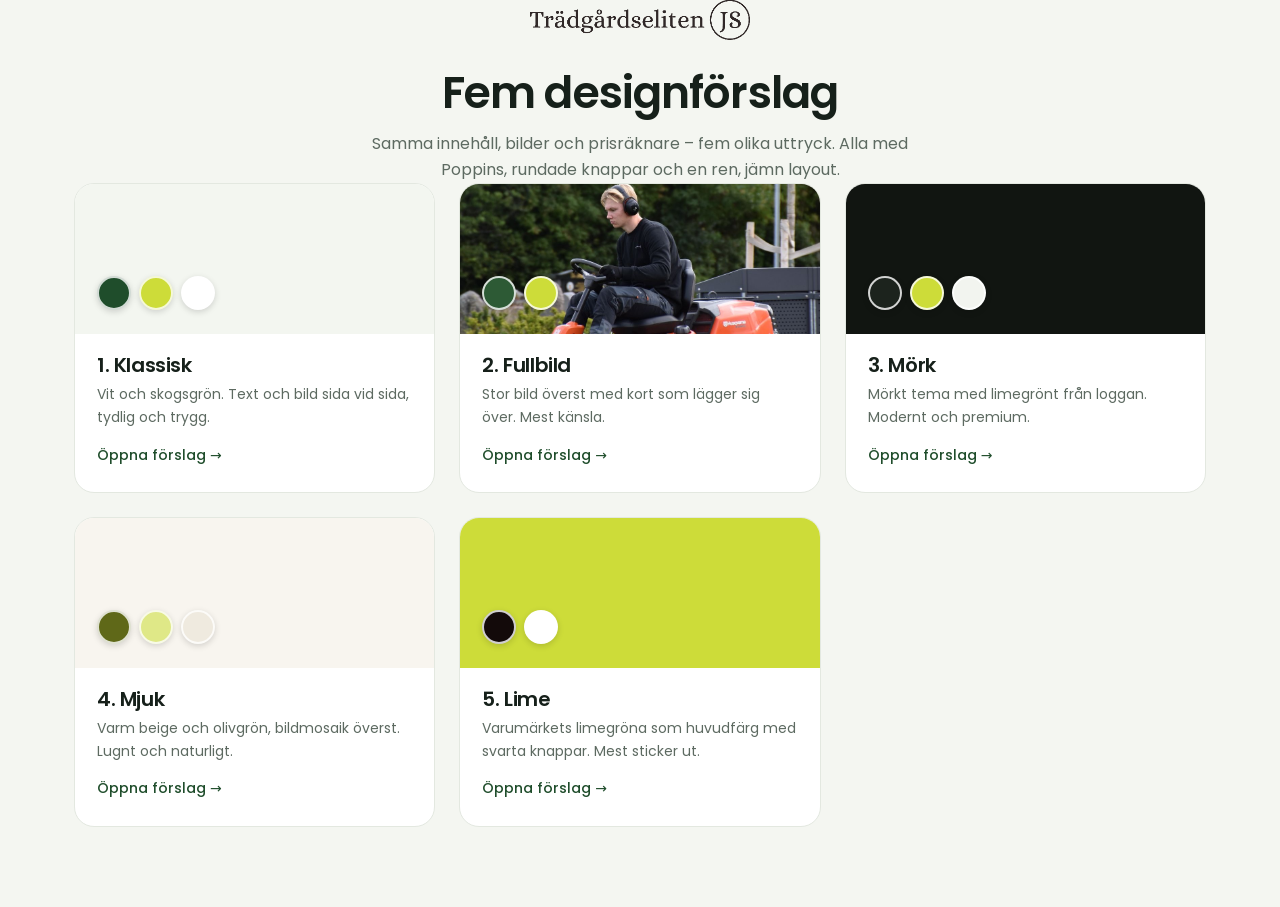
==== index.html @ 12941f63 "Ny hemsida för Trädgårdseliten JS med fem designförslag Fem förslag i Poppins med rundade knappar oc" ====
<!doctype html>
<html lang="sv">
<head>
<meta charset="utf-8">
<meta name="viewport" content="width=device-width, initial-scale=1">
<title>Trädgårdseliten JS – Designförslag</title>
<link rel="icon" href="assets/img/ikon.png">
<link rel="preconnect" href="https://fonts.googleapis.com">
<link rel="preconnect" href="https://fonts.gstatic.com" crossorigin>
<link href="https://fonts.googleapis.com/css2?family=Poppins:wght@400;500;600&display=swap" rel="stylesheet">
<link rel="stylesheet" href="shared/base.css">
<style>
  body { background: var(--surface); }
  header { padding: 64px 0 40px; text-align: center; }
  header img { height: 40px; width: auto; margin: 0 auto 28px; }
  header p { color: var(--muted); max-width: 560px; margin: 12px auto 0; }
  .list { display: grid; grid-template-columns: repeat(auto-fill, minmax(320px, 1fr)); gap: 24px; padding-bottom: 80px; }
  .opt { display: block; text-decoration: none; background: #fff; border-radius: var(--radius); overflow: hidden; border: 1px solid var(--border); transition: transform .2s, box-shadow .2s; }
  .opt:hover { transform: translateY(-3px); box-shadow: var(--shadow); }
  .swatch { height: 150px; display: flex; align-items: flex-end; gap: 8px; padding: 20px; }
  .swatch i { width: 34px; height: 34px; border-radius: 50%; border: 2px solid rgba(255,255,255,.8); box-shadow: 0 2px 6px rgba(0,0,0,.15); }
  .opt div { padding: 20px 22px 24px; }
  .opt h2 { font-size: 20px; margin-bottom: 6px; }
  .opt p { color: var(--muted); margin: 0; font-size: 14px; }
  .opt span { display: inline-block; margin-top: 14px; font-weight: 500; font-size: 14px; color: var(--primary); }
</style>
</head>
<body>
<header class="container">
  <img src="assets/img/logo.png" alt="Trädgårdseliten JS" width="425" height="77">
  <h1 style="font-size:clamp(30px,4vw,44px)">Fem designförslag</h1>
  <p>Samma innehåll, bilder och prisräknare – fem olika uttryck. Alla med Poppins, rundade knappar och en ren, jämn layout.</p>
</header>
<main class="container list">
  <a class="opt" href="forslag-1/"><div class="swatch" style="background:#f3f6f0"><i style="background:#1f4d2b"></i><i style="background:#cddc39"></i><i style="background:#fff"></i></div><div><h2>1. Klassisk</h2><p>Vit och skogsgrön. Text och bild sida vid sida, tydlig och trygg.</p><span>Öppna förslag →</span></div></a>
  <a class="opt" href="forslag-2/"><div class="swatch" style="background:url(assets/img/akgrasklippare.jpg) center 60%/cover"><i style="background:#2d5a35"></i><i style="background:#cddc39"></i></div><div><h2>2. Fullbild</h2><p>Stor bild överst med kort som lägger sig över. Mest känsla.</p><span>Öppna förslag →</span></div></a>
  <a class="opt" href="forslag-3/"><div class="swatch" style="background:#111511"><i style="background:#1c231d"></i><i style="background:#cddc39"></i><i style="background:#f2f4ef"></i></div><div><h2>3. Mörk</h2><p>Mörkt tema med limegrönt från loggan. Modernt och premium.</p><span>Öppna förslag →</span></div></a>
  <a class="opt" href="forslag-4/"><div class="swatch" style="background:#f8f5ef"><i style="background:#5f6818"></i><i style="background:#dfe887"></i><i style="background:#efeadf"></i></div><div><h2>4. Mjuk</h2><p>Varm beige och olivgrön, bildmosaik överst. Lugnt och naturligt.</p><span>Öppna förslag →</span></div></a>
  <a class="opt" href="forslag-5/"><div class="swatch" style="background:#cddc39"><i style="background:#130a0a"></i><i style="background:#fff"></i></div><div><h2>5. Lime</h2><p>Varumärkets limegröna som huvudfärg med svarta knappar. Mest sticker ut.</p><span>Öppna förslag →</span></div></a>
</main>
</body>
</html>
---- shared/base.css ----
/*
 * Trädgårdseliten JS – gemensam grund för alla förslag.
 * Varje förslag sätter egna färger i :root och lägger till sin layout.
 */
:root {
  --bg: #ffffff;
  --surface: #f4f6f1;
  --card: #ffffff;
  --text: #16201a;
  --muted: #5d6a61;
  --border: #e3e8e0;
  --primary: #1f4d2b;
  --primary-hover: #173b21;
  --on-primary: #ffffff;
  --accent: #cddc39;
  --on-accent: #16201a;
  --radius: 20px;
  --radius-sm: 12px;
  --shadow: 0 10px 30px -12px rgba(22, 32, 26, .18);
  --container: 1180px;
  --font: 'Poppins', system-ui, -apple-system, 'Segoe UI', sans-serif;
}

* { box-sizing: border-box; }
html { scroll-behavior: smooth; }
body { margin: 0; background: var(--bg); color: var(--text); font: 400 16px/1.65 var(--font); -webkit-font-smoothing: antialiased; }
img { max-width: 100%; display: block; }
a { color: inherit; }
h1, h2, h3, h4 { margin: 0; line-height: 1.15; font-weight: 600; letter-spacing: -0.02em; }
h1 { font-size: clamp(36px, 5.2vw, 60px); }
h2 { font-size: clamp(28px, 3.6vw, 42px); }
h3 { font-size: 20px; }
p { margin: 0 0 1em; }
.container { width: 100%; max-width: var(--container); margin: 0 auto; padding: 0 24px; }
.section { padding: 96px 0; }
.section-alt { background: var(--surface); }
.section-head { max-width: 640px; margin: 0 auto 48px; text-align: center; }
.section-head.left { margin-left: 0; text-align: left; }
.section-head p { color: var(--muted); margin: 14px 0 0; }
.eyebrow { display: inline-block; font-size: 13px; font-weight: 600; letter-spacing: .04em; text-transform: uppercase; color: var(--primary); margin-bottom: 12px; }
.muted { color: var(--muted); }

/* Knappar */
.btn { display: inline-flex; align-items: center; justify-content: center; gap: 8px; padding: 14px 26px; border-radius: 999px; border: 2px solid transparent; font: 500 15px/1.2 var(--font); text-decoration: none; cursor: pointer; transition: background .2s, color .2s, border-color .2s, transform .2s, box-shadow .2s; white-space: nowrap; }
.btn:hover { transform: translateY(-1px); }
.btn:focus-visible { outline: 3px solid var(--accent); outline-offset: 2px; }
.btn-primary { background: var(--primary); color: var(--on-primary); }
.btn-primary:hover { background: var(--primary-hover); box-shadow: var(--shadow); }
.btn-accent { background: var(--accent); color: var(--on-accent); }
.btn-accent:hover { filter: brightness(.95); box-shadow: var(--shadow); }
.btn-outline { border-color: currentColor; background: transparent; }
.btn-outline:hover { background: var(--text); color: var(--bg); border-color: var(--text); }
.btn-light { background: #fff; color: var(--text); }
.btn-sm { padding: 10px 18px; font-size: 14px; }
.btn-row { display: flex; flex-wrap: wrap; gap: 12px; }

.pill { display: inline-flex; align-items: center; gap: 8px; padding: 7px 14px; border-radius: 999px; background: var(--surface); font-size: 14px; font-weight: 500; }
.pill .dot { width: 8px; height: 8px; border-radius: 50%; background: var(--accent); box-shadow: 0 0 0 3px color-mix(in srgb, var(--accent) 35%, transparent); }

/* Navigering */
.nav { position: sticky; top: 0; z-index: 50; background: color-mix(in srgb, var(--bg) 88%, transparent); backdrop-filter: saturate(1.4) blur(12px); border-bottom: 1px solid var(--border); }
.nav-inner { display: flex; align-items: center; justify-content: space-between; gap: 20px; height: 76px; }
.nav-logo img { height: 34px; width: auto; }
.nav-links { display: flex; align-items: center; gap: 6px; }
.nav-links a:not(.btn) { text-decoration: none; padding: 8px 14px; border-radius: 999px; font-size: 15px; font-weight: 500; color: var(--muted); transition: color .2s, background .2s; }
.nav-links a:not(.btn):hover { color: var(--text); background: var(--surface); }
.nav-toggle { display: none; }

/* Kort och rutnät */
.grid { display: grid; gap: 24px; }
.grid-2 { grid-template-columns: repeat(2, 1fr); }
.grid-3 { grid-template-columns: repeat(3, 1fr); }
.card { background: var(--card); border: 1px solid var(--border); border-radius: var(--radius); padding: 28px; }
.card h3 { margin-bottom: 8px; }
.card p { color: var(--muted); margin: 0; }
.icon { width: 52px; height: 52px; border-radius: 16px; display: grid; place-items: center; background: color-mix(in srgb, var(--primary) 10%, transparent); color: var(--primary); margin-bottom: 20px; }
.icon svg { width: 26px; height: 26px; fill: none; stroke: currentColor; stroke-width: 1.8; stroke-linecap: round; stroke-linejoin: round; }
.photo { border-radius: var(--radius); overflow: hidden; background: var(--surface); }
.photo img { width: 100%; height: 100%; object-fit: cover; }

/* Tjänstekort – markeras när de passar säsongen */
.service { position: relative; }
.service .season-tag { display: none; position: absolute; top: 24px; right: 24px; font-size: 12px; font-weight: 600; padding: 4px 10px; border-radius: 999px; background: var(--accent); color: var(--on-accent); }
.service[data-in-season] .season-tag { display: inline-block; }

/* Personer */
.person { display: flex; flex-direction: column; background: var(--card); border: 1px solid var(--border); border-radius: var(--radius); overflow: hidden; }
.person .photo { border-radius: 0; aspect-ratio: 1 / 1; }
.person .photo img { object-position: center 25%; }
.person-body { padding: 22px 24px 24px; }
.person-body h3 { margin-bottom: 2px; }
.person-body p { color: var(--muted); margin: 0 0 14px; font-size: 14px; }

/* Formulär */
.form { display: grid; gap: 16px; }
.form-row { display: grid; grid-template-columns: 1fr 1fr; gap: 16px; }
.form label { display: grid; gap: 6px; font-size: 14px; font-weight: 500; min-width: 0; }
.form input, .form textarea { width: 100%; font: 400 15px/1.5 var(--font); color: var(--text); background: var(--bg); border: 1.5px solid var(--border); border-radius: var(--radius-sm); padding: 13px 16px; transition: border-color .2s, box-shadow .2s; resize: vertical; }
.form input:focus, .form textarea:focus { outline: none; border-color: var(--primary); box-shadow: 0 0 0 4px color-mix(in srgb, var(--primary) 15%, transparent); }
.form .btn { justify-self: start; }
.form-status { margin: 0; font-size: 14px; padding: 12px 16px; border-radius: var(--radius-sm); background: color-mix(in srgb, var(--accent) 30%, transparent); }

/* Kontaktlista */
.contact-list { list-style: none; padding: 0; margin: 0; display: grid; gap: 12px; }
.contact-list li { display: flex; align-items: center; gap: 14px; }
.contact-list .icon { width: 44px; height: 44px; border-radius: 14px; margin: 0; flex: none; }
.contact-list .icon svg { width: 20px; height: 20px; }
.contact-list small { display: block; color: var(--muted); font-size: 13px; }
.contact-list a { text-decoration: none; font-weight: 500; overflow-wrap: anywhere; }

/* Sidfot */
.footer { padding: 56px 0 90px; border-top: 1px solid var(--border); font-size: 14px; color: var(--muted); }
.footer-inner { display: flex; justify-content: space-between; align-items: center; gap: 24px; flex-wrap: wrap; }
.footer img { height: 30px; width: auto; }
.socials { display: flex; gap: 8px; }
.socials a { width: 40px; height: 40px; border-radius: 50%; display: grid; place-items: center; background: var(--surface); color: var(--text); transition: background .2s, color .2s; }
.socials a:hover { background: var(--primary); color: var(--on-primary); }
.socials svg { width: 18px; height: 18px; fill: currentColor; }

/* ---------- Prisräknaren ---------- */
.tec-top { display: flex; justify-content: space-between; align-items: center; gap: 16px; flex-wrap: wrap; margin-bottom: 24px; }
.tec-mode { display: inline-flex; padding: 5px; border-radius: 999px; background: var(--surface); border: 1px solid var(--border); }
.tec-mode-opt { cursor: pointer; }
.tec-mode-opt input, .tec-seg-opt input, .tec-check input { position: absolute; opacity: 0; pointer-events: none; }
.tec-mode-opt > span { display: block; padding: 9px 18px; border-radius: 999px; font-size: 14px; transition: background .2s, color .2s; }
.tec-mode-opt b { font-weight: 600; }
.tec-mode-opt small { color: var(--muted); font-size: 12px; }
.tec-mode-opt input:checked + span { background: var(--primary); color: var(--on-primary); }
.tec-mode-opt input:checked + span small { color: inherit; opacity: .75; }
.tec input[type=radio]:focus-visible + span, .tec-svc-head:focus-visible, .tec-check input:focus-visible + .tec-check-box { outline: 3px solid var(--accent); outline-offset: 2px; }
.tec-season { margin: 0; font-size: 14px; color: var(--muted); }
.tec-season b { color: var(--text); font-weight: 600; }
.tec-grid { display: grid; grid-template-columns: minmax(0, 1fr) 380px; gap: 24px; align-items: start; }
.tec-services { display: grid; gap: 12px; }
.tec-svc { background: var(--card); border: 1.5px solid var(--border); border-radius: var(--radius); transition: border-color .2s, box-shadow .2s; }
.tec-svc[data-on="true"] { border-color: var(--primary); box-shadow: var(--shadow); }
.tec-svc-head { all: unset; box-sizing: border-box; width: 100%; cursor: pointer; display: grid; grid-template-columns: 26px minmax(0, 1fr) auto; gap: 2px 14px; align-items: center; padding: 18px 22px; border-radius: var(--radius); }
.tec-svc-check { width: 24px; height: 24px; border-radius: 8px; border: 2px solid var(--border); display: grid; place-items: center; transition: background .2s, border-color .2s; }
.tec-svc[data-on="true"] .tec-svc-check { background: var(--primary); border-color: var(--primary); }
.tec-svc[data-on="true"] .tec-svc-check::after { content: ''; width: 10px; height: 5px; border: 2.5px solid var(--on-primary); border-top: 0; border-right: 0; transform: rotate(-45deg) translate(1px, -1px); }
.tec-svc-no { display: none; }
.tec-svc-name { font-weight: 600; font-size: 17px; }
.tec-svc-badge { font-size: 12px; font-weight: 600; padding: 3px 10px; border-radius: 999px; background: var(--accent); color: var(--on-accent); white-space: nowrap; }
.tec-svc-short { grid-column: 2 / -1; font-size: 14px; color: var(--muted); }
.tec-svc-body { padding: 4px 22px 24px 62px; display: grid; gap: 20px; }
.tec-field { border: 0; margin: 0; padding: 0; min-width: 0; }
.tec-label { display: block; font-size: 14px; font-weight: 500; margin-bottom: 8px; padding: 0; }
.tec-label small { color: var(--muted); font-weight: 400; }
.tec-input-row { display: flex; align-items: center; gap: 16px; }
.tec-input-wrap { display: inline-flex; align-items: center; gap: 6px; border: 1.5px solid var(--border); border-radius: var(--radius-sm); padding: 8px 14px; background: var(--bg); transition: border-color .2s; }
.tec-input-wrap:focus-within { border-color: var(--primary); }
.tec-input { width: 70px; border: 0; background: transparent; font: 600 18px var(--font); color: var(--text); padding: 0; -moz-appearance: textfield; }
.tec-input::-webkit-inner-spin-button { display: none; }
.tec-input:focus { outline: none; }
.tec-unit { color: var(--muted); font-size: 14px; }
.tec-range { flex: 1; min-width: 0; accent-color: var(--primary); }
.tec-presets { display: flex; flex-wrap: wrap; gap: 8px; margin-top: 12px; }
.tec-preset { font: 500 13px var(--font); padding: 7px 14px; border-radius: 999px; border: 1.5px solid var(--border); background: var(--bg); color: var(--text); cursor: pointer; transition: border-color .2s; }
.tec-preset small { color: var(--muted); font-weight: 400; }
.tec-preset:hover { border-color: var(--primary); }
.tec-hint { margin: 10px 0 0; font-size: 13px; color: var(--muted); }
.tec-seg { display: inline-flex; flex-wrap: wrap; gap: 4px; padding: 4px; border-radius: 999px; background: var(--surface); max-width: 100%; }
.tec-seg-opt { cursor: pointer; }
.tec-seg-opt span { display: block; padding: 8px 16px; border-radius: 999px; font-size: 14px; transition: background .2s, color .2s; }
.tec-seg-opt input:checked + span { background: var(--card); color: var(--text); font-weight: 600; box-shadow: 0 2px 8px rgba(0, 0, 0, .08); }
.tec-check { display: flex; align-items: center; gap: 12px; cursor: pointer; font-size: 14px; }
.tec-check-box { position: relative; width: 42px; height: 24px; border-radius: 999px; background: var(--border); flex: none; transition: background .2s; }
.tec-check-box::after { content: ''; position: absolute; top: 3px; left: 3px; width: 18px; height: 18px; border-radius: 50%; background: #fff; box-shadow: 0 1px 3px rgba(0, 0, 0, .2); transition: transform .2s; }
.tec-check input:checked + .tec-check-box { background: var(--primary); }
.tec-check input:checked + .tec-check-box::after { transform: translateX(18px); }
.tec-count { display: flex; align-items: center; justify-content: space-between; gap: 12px; max-width: 360px; }
.tec-count .tec-label { margin: 0; }
.tec-stepper { display: flex; align-items: center; gap: 4px; padding: 4px; border-radius: 999px; background: var(--surface); }
.tec-step { width: 34px; height: 34px; border-radius: 50%; border: 0; background: var(--card); color: var(--text); font: 500 18px var(--font); cursor: pointer; box-shadow: 0 1px 4px rgba(0, 0, 0, .08); }
.tec-step:hover { background: var(--primary); color: var(--on-primary); }
.tec-count-value { min-width: 34px; text-align: center; font-weight: 600; }

.tec-summary { position: sticky; top: 96px; background: var(--card); border: 1.5px solid var(--border); border-radius: var(--radius); padding: 26px; box-shadow: var(--shadow); }
.tec-sum-head { display: flex; justify-content: space-between; align-items: baseline; margin-bottom: 8px; }
.tec-sum-title { font-weight: 600; font-size: 18px; }
.tec-sum-date { font-size: 12px; color: var(--muted); }
.tec-lines { list-style: none; margin: 0; padding: 0; }
.tec-line { display: grid; grid-template-columns: minmax(0, 1fr) auto; gap: 0 12px; padding: 12px 0; border-bottom: 1px solid var(--border); }
.tec-line-name { font-weight: 500; font-size: 15px; }
.tec-line-price { font-weight: 600; font-size: 15px; white-space: nowrap; }
.tec-line-detail { grid-column: 1 / -1; font-size: 12px; color: var(--muted); }
.tec-empty { color: var(--muted); font-size: 14px; }
.tec-breakdown { margin: 12px 0 0; font-size: 13px; }
.tec-bd-row { display: flex; justify-content: space-between; gap: 12px; padding: 3px 0; color: var(--muted); }
.tec-bd-row dd { margin: 0; white-space: nowrap; }
.tec-bd-rut { color: var(--primary); font-weight: 600; }
.tec-total { margin-top: 16px; padding: 18px 20px; border-radius: var(--radius-sm); background: var(--surface); }
.tec-total-label { display: block; font-size: 13px; color: var(--muted); }
.tec-total-value { display: block; font-size: 32px; font-weight: 700; letter-spacing: -0.02em; line-height: 1.2; color: var(--text); white-space: nowrap; }
.tec-total-sep { margin: 0 4px; color: var(--muted); font-weight: 400; }
.tec-total-unit { font-size: 18px; font-weight: 500; }
.tec-recurring { margin: 12px 0 0; font-size: 13px; color: var(--muted); }
.tec-cta { width: 100%; margin-top: 18px; padding: 15px 20px; border: 0; border-radius: 999px; background: var(--primary); color: var(--on-primary); font: 500 15px var(--font); cursor: pointer; transition: background .2s, transform .2s; }
.tec-cta:hover { background: var(--primary-hover); transform: translateY(-1px); }
.tec-cta:disabled { opacity: .4; cursor: default; transform: none; }
.tec-note { margin: 12px 0 0; font-size: 12px; color: var(--muted); text-align: center; }


/* Gemensamma layoutblock */
.lead { font-size: 18px; color: var(--muted); margin: 20px 0 32px; max-width: 560px; }
.btn-row.center { justify-content: center; }
.btn .i, .btn svg { width: 18px; height: 18px; fill: none; stroke: currentColor; stroke-width: 2; stroke-linecap: round; stroke-linejoin: round; }
.hero-checks { list-style: none; padding: 0; margin: 28px 0 0; display: flex; flex-wrap: wrap; gap: 10px 22px; font-size: 14px; font-weight: 500; }
.hero-checks li { display: flex; align-items: center; gap: 8px; }
.hero-checks svg { width: 18px; height: 18px; fill: none; stroke: var(--primary); stroke-width: 2.5; stroke-linecap: round; stroke-linejoin: round; }
.split { display: grid; grid-template-columns: 1fr 1fr; gap: 64px; align-items: center; }
.split-media { aspect-ratio: 4 / 5; }
.split h2 { margin-bottom: 14px; }
.hedge-list { list-style: none; padding: 0; margin: 28px 0 32px; display: grid; gap: 22px; }
.hedge-point { display: flex; gap: 16px; align-items: flex-start; }
.hedge-point .icon { margin: 0; flex: none; width: 46px; height: 46px; border-radius: 14px; }
.hedge-point .icon svg { width: 22px; height: 22px; }
.hedge-point h3 { font-size: 17px; margin-bottom: 4px; }
.hedge-point p { margin: 0; color: var(--muted); font-size: 15px; }
.about { display: grid; grid-template-columns: 1fr 1fr; gap: 64px; align-items: center; }
.about h2 { margin-bottom: 18px; }
.about-photo { aspect-ratio: 4 / 3; }
.people { margin-top: 48px; }
.contact { display: grid; grid-template-columns: 1fr 1.2fr; gap: 48px; align-items: start; }
.contact h2 { margin-bottom: 12px; }
.contact .contact-list { margin-top: 28px; }
hr { border: 0; border-top: 1px solid var(--border); margin: 24px 0; }
@media (max-width: 960px) {
  .split, .about, .contact { grid-template-columns: 1fr; gap: 36px; }
}

/* Mobil */
@media (max-width: 960px) {
  .grid-3 { grid-template-columns: 1fr 1fr; }
  .tec-grid { grid-template-columns: 1fr; }
  .tec-summary { position: static; }
}
@media (max-width: 760px) {
  .section { padding: 68px 0; }
  .grid-2, .grid-3, .form-row { grid-template-columns: 1fr; }
  .nav-inner { height: 66px; }
  .nav-logo img { height: 28px; }
  .nav-toggle { display: inline-grid; place-items: center; width: 44px; height: 44px; border-radius: 50%; border: 1px solid var(--border); background: var(--bg); color: var(--text); cursor: pointer; }
  .nav-toggle svg { width: 20px; height: 20px; stroke: currentColor; stroke-width: 2; fill: none; stroke-linecap: round; }
  .nav-links { position: absolute; top: 100%; left: 0; right: 0; flex-direction: column; align-items: stretch; padding: 12px 16px 20px; background: var(--bg); border-bottom: 1px solid var(--border); display: none; }
  .nav[data-open="true"] .nav-links { display: flex; }
  .nav-links a:not(.btn) { padding: 12px 14px; }
  .container { padding: 0 16px; }
  .tec-svc-body { padding-left: 22px; }
  .tec-input-row { flex-wrap: wrap; }
  .tec-range { flex-basis: 100%; }
  .tec-summary { padding: 20px; }
  .tec-mode { width: 100%; }
  .tec-mode-opt { flex: 1; text-align: center; }
  .tec-mode-opt > span { padding: 9px 10px; }
}
@media (prefers-reduced-motion: reduce) {
  html { scroll-behavior: auto; }
  * { transition: none !important; }
}
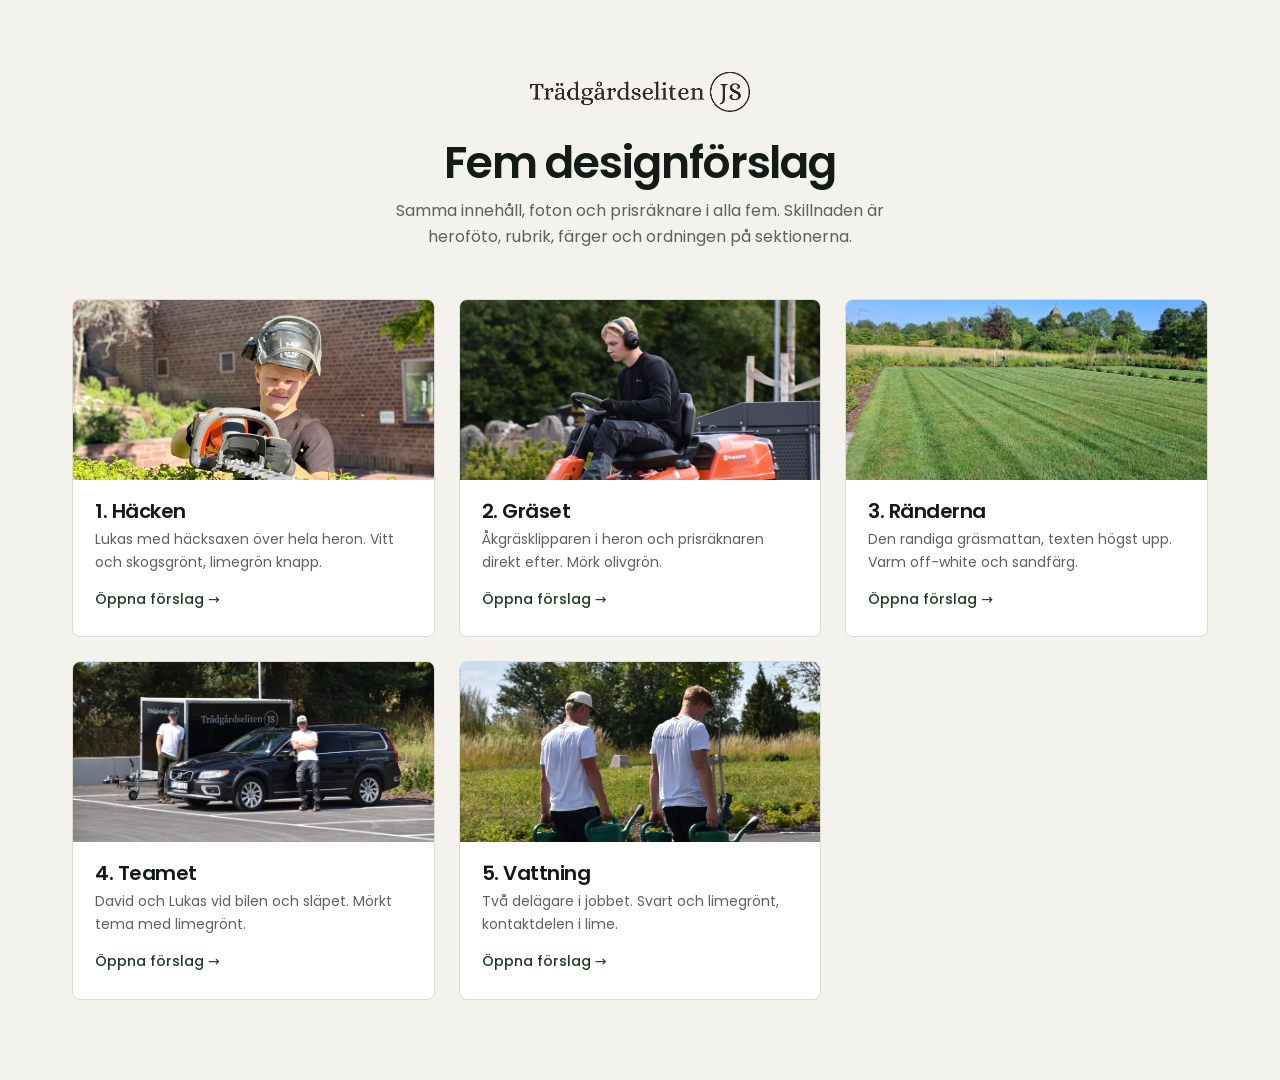
==== commit 6ad6eb4c: "Bygg om förslagen utan AI-slop: helbildshero, listor i stället för kort Varje förslag har nu ett rik" ====
--- a/index.html
+++ b/index.html
@@ -10,15 +10,14 @@
 <link href="https://fonts.googleapis.com/css2?family=Poppins:wght@400;500;600&display=swap" rel="stylesheet">
 <link rel="stylesheet" href="shared/base.css">
 <style>
-  body { background: var(--surface); }
-  header { padding: 64px 0 40px; text-align: center; }
+  body { background: var(--bg-2); }
+  header.container { padding-top: 72px; padding-bottom: 48px; text-align: center; }
   header img { height: 40px; width: auto; margin: 0 auto 28px; }
   header p { color: var(--muted); max-width: 560px; margin: 12px auto 0; }
   .list { display: grid; grid-template-columns: repeat(auto-fill, minmax(320px, 1fr)); gap: 24px; padding-bottom: 80px; }
-  .opt { display: block; text-decoration: none; background: #fff; border-radius: var(--radius); overflow: hidden; border: 1px solid var(--border); transition: transform .2s, box-shadow .2s; }
-  .opt:hover { transform: translateY(-3px); box-shadow: var(--shadow); }
-  .swatch { height: 150px; display: flex; align-items: flex-end; gap: 8px; padding: 20px; }
-  .swatch i { width: 34px; height: 34px; border-radius: 50%; border: 2px solid rgba(255,255,255,.8); box-shadow: 0 2px 6px rgba(0,0,0,.15); }
+  .opt { display: block; text-decoration: none; background: #fff; border-radius: 8px; overflow: hidden; border: 1px solid var(--line); transition: transform .2s, box-shadow .2s; }
+  .opt:hover { transform: translateY(-3px); box-shadow: 0 12px 30px -14px rgba(0,0,0,.3); }
+  .swatch { height: 180px; }
   .opt div { padding: 20px 22px 24px; }
   .opt h2 { font-size: 20px; margin-bottom: 6px; }
   .opt p { color: var(--muted); margin: 0; font-size: 14px; }
@@ -29,14 +28,14 @@
 <header class="container">
   <img src="assets/img/logo.png" alt="Trädgårdseliten JS" width="425" height="77">
   <h1 style="font-size:clamp(30px,4vw,44px)">Fem designförslag</h1>
-  <p>Samma innehåll, bilder och prisräknare – fem olika uttryck. Alla med Poppins, rundade knappar och en ren, jämn layout.</p>
+  <p>Samma innehåll, foton och prisräknare i alla fem. Skillnaden är heroföto, rubrik, färger och ordningen på sektionerna.</p>
 </header>
 <main class="container list">
-  <a class="opt" href="forslag-1/"><div class="swatch" style="background:#f3f6f0"><i style="background:#1f4d2b"></i><i style="background:#cddc39"></i><i style="background:#fff"></i></div><div><h2>1. Klassisk</h2><p>Vit och skogsgrön. Text och bild sida vid sida, tydlig och trygg.</p><span>Öppna förslag →</span></div></a>
-  <a class="opt" href="forslag-2/"><div class="swatch" style="background:url(assets/img/akgrasklippare.jpg) center 60%/cover"><i style="background:#2d5a35"></i><i style="background:#cddc39"></i></div><div><h2>2. Fullbild</h2><p>Stor bild överst med kort som lägger sig över. Mest känsla.</p><span>Öppna förslag →</span></div></a>
-  <a class="opt" href="forslag-3/"><div class="swatch" style="background:#111511"><i style="background:#1c231d"></i><i style="background:#cddc39"></i><i style="background:#f2f4ef"></i></div><div><h2>3. Mörk</h2><p>Mörkt tema med limegrönt från loggan. Modernt och premium.</p><span>Öppna förslag →</span></div></a>
-  <a class="opt" href="forslag-4/"><div class="swatch" style="background:#f8f5ef"><i style="background:#5f6818"></i><i style="background:#dfe887"></i><i style="background:#efeadf"></i></div><div><h2>4. Mjuk</h2><p>Varm beige och olivgrön, bildmosaik överst. Lugnt och naturligt.</p><span>Öppna förslag →</span></div></a>
-  <a class="opt" href="forslag-5/"><div class="swatch" style="background:#cddc39"><i style="background:#130a0a"></i><i style="background:#fff"></i></div><div><h2>5. Lime</h2><p>Varumärkets limegröna som huvudfärg med svarta knappar. Mest sticker ut.</p><span>Öppna förslag →</span></div></a>
+  <a class="opt" href="forslag-1/"><div class="swatch" style="background:url(assets/img/hackklippning.jpg) center 60%/cover"></div><div><h2>1. Häcken</h2><p>Lukas med häcksaxen över hela heron. Vitt och skogsgrönt, limegrön knapp.</p><span>Öppna förslag →</span></div></a>
+  <a class="opt" href="forslag-2/"><div class="swatch" style="background:url(assets/img/akgrasklippare.jpg) center 60%/cover"></div><div><h2>2. Gräset</h2><p>Åkgräsklipparen i heron och prisräknaren direkt efter. Mörk olivgrön.</p><span>Öppna förslag →</span></div></a>
+  <a class="opt" href="forslag-3/"><div class="swatch" style="background:url(assets/img/grasmatta.jpg) center 70%/cover"></div><div><h2>3. Ränderna</h2><p>Den randiga gräsmattan, texten högst upp. Varm off-white och sandfärg.</p><span>Öppna förslag →</span></div></a>
+  <a class="opt" href="forslag-4/"><div class="swatch" style="background:url(assets/img/teamet.jpg) center 62%/cover"></div><div><h2>4. Teamet</h2><p>David och Lukas vid bilen och släpet. Mörkt tema med limegrönt.</p><span>Öppna förslag →</span></div></a>
+  <a class="opt" href="forslag-5/"><div class="swatch" style="background:url(assets/img/vattning.jpg) center 45%/cover"></div><div><h2>5. Vattning</h2><p>Två delägare i jobbet. Svart och limegrönt, kontaktdelen i lime.</p><span>Öppna förslag →</span></div></a>
 </main>
 </body>
 </html>
--- a/shared/base.css
+++ b/shared/base.css
@@ -1,24 +1,27 @@
 /*
  * Trädgårdseliten JS – gemensam grund för alla förslag.
- * Varje förslag sätter egna färger i :root och lägger till sin layout.
+ * Varje förslag sätter egna färger i :root och justerar layouten i style.css.
+ *
+ * Principer: riktiga foton, vänsterställd text, en tydlig huvudknapp per vy,
+ * linjer i stället för kort, få färger, ingen dekoration utan syfte.
  */
 :root {
   --bg: #ffffff;
-  --surface: #f4f6f1;
-  --card: #ffffff;
-  --text: #16201a;
-  --muted: #5d6a61;
-  --border: #e3e8e0;
-  --primary: #1f4d2b;
-  --primary-hover: #173b21;
+  --bg-2: #f3f2ec;
+  --text: #141a15;
+  --muted: #59625b;
+  --line: #dcdcd3;
+  --primary: #1d3b25;
+  --primary-hover: #142a1a;
   --on-primary: #ffffff;
   --accent: #cddc39;
-  --on-accent: #16201a;
-  --radius: 20px;
-  --radius-sm: 12px;
-  --shadow: 0 10px 30px -12px rgba(22, 32, 26, .18);
-  --container: 1180px;
+  --on-accent: #141a15;
+  --hero-scrim: linear-gradient(90deg, rgba(8, 14, 9, .72) 0%, rgba(8, 14, 9, .35) 55%, rgba(8, 14, 9, .05) 100%);
+  --r-img: 6px;
+  --r-field: 10px;
+  --container: 1200px;
   --font: 'Poppins', system-ui, -apple-system, 'Segoe UI', sans-serif;
+  --ease: cubic-bezier(.2, .7, .2, 1);
 }
 
 * { box-sizing: border-box; }
@@ -26,235 +29,258 @@
 body { margin: 0; background: var(--bg); color: var(--text); font: 400 16px/1.65 var(--font); -webkit-font-smoothing: antialiased; }
 img { max-width: 100%; display: block; }
 a { color: inherit; }
-h1, h2, h3, h4 { margin: 0; line-height: 1.15; font-weight: 600; letter-spacing: -0.02em; }
-h1 { font-size: clamp(36px, 5.2vw, 60px); }
-h2 { font-size: clamp(28px, 3.6vw, 42px); }
-h3 { font-size: 20px; }
+h1, h2, h3 { margin: 0; font-weight: 600; letter-spacing: -0.025em; }
+h1 { font-size: clamp(38px, 5.6vw, 72px); line-height: 1.04; }
+h2 { font-size: clamp(28px, 3.4vw, 44px); line-height: 1.1; }
+h3 { font-size: 19px; line-height: 1.3; letter-spacing: -0.01em; }
 p { margin: 0 0 1em; }
-.container { width: 100%; max-width: var(--container); margin: 0 auto; padding: 0 24px; }
-.section { padding: 96px 0; }
-.section-alt { background: var(--surface); }
-.section-head { max-width: 640px; margin: 0 auto 48px; text-align: center; }
-.section-head.left { margin-left: 0; text-align: left; }
-.section-head p { color: var(--muted); margin: 14px 0 0; }
-.eyebrow { display: inline-block; font-size: 13px; font-weight: 600; letter-spacing: .04em; text-transform: uppercase; color: var(--primary); margin-bottom: 12px; }
+.container { width: 100%; max-width: var(--container); margin: 0 auto; padding: 0 32px; }
 .muted { color: var(--muted); }
 
-/* Knappar */
-.btn { display: inline-flex; align-items: center; justify-content: center; gap: 8px; padding: 14px 26px; border-radius: 999px; border: 2px solid transparent; font: 500 15px/1.2 var(--font); text-decoration: none; cursor: pointer; transition: background .2s, color .2s, border-color .2s, transform .2s, box-shadow .2s; white-space: nowrap; }
-.btn:hover { transform: translateY(-1px); }
-.btn:focus-visible { outline: 3px solid var(--accent); outline-offset: 2px; }
+/* Knappar – rundade, en primär per vy */
+.btn { display: inline-flex; align-items: center; justify-content: center; gap: 10px; padding: 15px 28px; border-radius: 999px; border: 0; font: 500 16px/1.2 var(--font); text-decoration: none; cursor: pointer; white-space: nowrap; transition: background-color .15s var(--ease), color .15s var(--ease), transform .15s var(--ease); }
+.btn:active { transform: scale(.98); }
+.btn:focus-visible, a:focus-visible, button:focus-visible { outline: 3px solid var(--accent); outline-offset: 3px; }
 .btn-primary { background: var(--primary); color: var(--on-primary); }
-.btn-primary:hover { background: var(--primary-hover); box-shadow: var(--shadow); }
+.btn-primary:hover { background: var(--primary-hover); }
 .btn-accent { background: var(--accent); color: var(--on-accent); }
-.btn-accent:hover { filter: brightness(.95); box-shadow: var(--shadow); }
-.btn-outline { border-color: currentColor; background: transparent; }
-.btn-outline:hover { background: var(--text); color: var(--bg); border-color: var(--text); }
+.btn-accent:hover { background: color-mix(in srgb, var(--accent) 85%, #fff); }
 .btn-light { background: #fff; color: var(--text); }
-.btn-sm { padding: 10px 18px; font-size: 14px; }
-.btn-row { display: flex; flex-wrap: wrap; gap: 12px; }
-
-.pill { display: inline-flex; align-items: center; gap: 8px; padding: 7px 14px; border-radius: 999px; background: var(--surface); font-size: 14px; font-weight: 500; }
-.pill .dot { width: 8px; height: 8px; border-radius: 50%; background: var(--accent); box-shadow: 0 0 0 3px color-mix(in srgb, var(--accent) 35%, transparent); }
-
-/* Navigering */
-.nav { position: sticky; top: 0; z-index: 50; background: color-mix(in srgb, var(--bg) 88%, transparent); backdrop-filter: saturate(1.4) blur(12px); border-bottom: 1px solid var(--border); }
-.nav-inner { display: flex; align-items: center; justify-content: space-between; gap: 20px; height: 76px; }
+.btn-light:hover { background: color-mix(in srgb, #fff 88%, var(--accent)); }
+.btn svg { width: 18px; height: 18px; fill: none; stroke: currentColor; stroke-width: 2; stroke-linecap: round; stroke-linejoin: round; }
+
+/* Navigering – ligger ovanpå heron */
+.nav { position: absolute; top: 0; left: 0; right: 0; z-index: 20; color: #fff; }
+.nav-inner { display: flex; align-items: center; justify-content: space-between; gap: 24px; height: 88px; }
 .nav-logo img { height: 34px; width: auto; }
-.nav-links { display: flex; align-items: center; gap: 6px; }
-.nav-links a:not(.btn) { text-decoration: none; padding: 8px 14px; border-radius: 999px; font-size: 15px; font-weight: 500; color: var(--muted); transition: color .2s, background .2s; }
-.nav-links a:not(.btn):hover { color: var(--text); background: var(--surface); }
+.nav-links { display: flex; align-items: center; gap: 30px; font-size: 15px; font-weight: 500; }
+.nav-links a { text-decoration: none; }
+.nav-links a:not(.btn):hover { text-decoration: underline; text-underline-offset: 6px; }
+.nav-links .btn { padding: 11px 20px; font-size: 15px; }
 .nav-toggle { display: none; }
 
-/* Kort och rutnät */
-.grid { display: grid; gap: 24px; }
-.grid-2 { grid-template-columns: repeat(2, 1fr); }
-.grid-3 { grid-template-columns: repeat(3, 1fr); }
-.card { background: var(--card); border: 1px solid var(--border); border-radius: var(--radius); padding: 28px; }
-.card h3 { margin-bottom: 8px; }
-.card p { color: var(--muted); margin: 0; }
-.icon { width: 52px; height: 52px; border-radius: 16px; display: grid; place-items: center; background: color-mix(in srgb, var(--primary) 10%, transparent); color: var(--primary); margin-bottom: 20px; }
-.icon svg { width: 26px; height: 26px; fill: none; stroke: currentColor; stroke-width: 1.8; stroke-linecap: round; stroke-linejoin: round; }
-.photo { border-radius: var(--radius); overflow: hidden; background: var(--surface); }
-.photo img { width: 100%; height: 100%; object-fit: cover; }
-
-/* Tjänstekort – markeras när de passar säsongen */
-.service { position: relative; }
-.service .season-tag { display: none; position: absolute; top: 24px; right: 24px; font-size: 12px; font-weight: 600; padding: 4px 10px; border-radius: 999px; background: var(--accent); color: var(--on-accent); }
-.service[data-in-season] .season-tag { display: inline-block; }
-
-/* Personer */
-.person { display: flex; flex-direction: column; background: var(--card); border: 1px solid var(--border); border-radius: var(--radius); overflow: hidden; }
-.person .photo { border-radius: 0; aspect-ratio: 1 / 1; }
-.person .photo img { object-position: center 25%; }
-.person-body { padding: 22px 24px 24px; }
-.person-body h3 { margin-bottom: 2px; }
-.person-body p { color: var(--muted); margin: 0 0 14px; font-size: 14px; }
+/* Hero – foto över hela bredden */
+.hero { position: relative; min-height: 640px; height: 86vh; max-height: 900px; color: #fff; display: flex; align-items: flex-end; overflow: hidden; background: #1a1f1b; }
+.hero-img { position: absolute; inset: 0; width: 100%; height: 100%; object-fit: cover; }
+.hero::before { content: ''; position: absolute; inset: 0; background: var(--hero-scrim); z-index: 1; }
+.hero-content { position: relative; z-index: 2; padding-bottom: 88px; }
+.hero h1 { max-width: 11ch; font-size: clamp(38px, 4.8vw, 64px); }
+.hero-sub { font-size: 18px; line-height: 1.55; max-width: 29em; margin: 22px 0 34px; color: rgba(255, 255, 255, .88); }
+.hero-actions { display: flex; align-items: center; flex-wrap: wrap; gap: 14px 28px; }
+.hero-phone { font-weight: 500; color: #fff; text-decoration: underline; text-decoration-color: rgba(255, 255, 255, .5); text-underline-offset: 5px; }
+.hero-phone:hover { text-decoration-color: #fff; }
+
+/* Introduktion: påstående + tre korta skäl */
+.intro { padding: 120px 0 104px; }
+.intro-grid { display: grid; grid-template-columns: 7fr 5fr; gap: 72px; align-items: start; }
+.intro-statement { font-size: clamp(24px, 2.5vw, 32px); line-height: 1.35; font-weight: 500; letter-spacing: -0.015em; margin: 0; }
+.reasons { margin: 0; }
+.reasons div { padding: 20px 0; border-top: 1px solid var(--line); }
+.reasons div:last-child { border-bottom: 1px solid var(--line); }
+.reasons dt { font-weight: 600; margin-bottom: 4px; }
+.reasons dd { margin: 0; color: var(--muted); font-size: 15px; }
+
+/* Tjänster som lista */
+.services { padding: 96px 0; background: var(--bg-2); }
+.services-head { display: grid; grid-template-columns: 5fr 7fr; gap: 72px; align-items: end; margin-bottom: 48px; }
+.services-head p { margin: 0; color: var(--muted); max-width: 36em; }
+.svc-list { list-style: none; margin: 0; padding: 0; border-top: 1.5px solid var(--text); }
+.svc-list li { display: grid; grid-template-columns: 5fr 6fr 1fr; gap: 32px; align-items: baseline; padding: 26px 0; border-bottom: 1px solid var(--line); }
+.svc-list h3 { font-size: 22px; }
+.svc-list p { margin: 0; color: var(--muted); }
+.svc-now { justify-self: end; font-size: 14px; font-weight: 500; color: var(--primary); visibility: hidden; white-space: nowrap; }
+.svc-list li[data-in-season] .svc-now { visibility: visible; }
+
+/* Häckklippning – foto + text */
+.feature { padding: 120px 0; }
+.feature-grid { display: grid; grid-template-columns: 6fr 5fr; gap: 80px; align-items: center; }
+.feature-img { border-radius: var(--r-img); overflow: hidden; aspect-ratio: 4 / 5; }
+.feature-img img { width: 100%; height: 100%; object-fit: cover; }
+.feature h2 { margin-bottom: 18px; }
+.feature-lead { font-size: 18px; color: var(--muted); }
+.feature-points { margin: 36px 0 40px; padding: 0; list-style: none; }
+.feature-points li { padding: 18px 0; border-top: 1px solid var(--line); }
+.feature-points b { display: block; font-weight: 600; margin-bottom: 4px; }
+.feature-points span { color: var(--muted); font-size: 15px; }
+
+/* Prisräknare – sektion */
+.calc { padding: 112px 0; background: var(--bg-2); }
+.calc-head { display: grid; grid-template-columns: 5fr 7fr; gap: 72px; align-items: end; margin-bottom: 48px; }
+.calc-head p { margin: 0; color: var(--muted); max-width: 38em; }
+
+/* Om oss */
+.about { padding: 120px 0 96px; }
+.about-photo { border-radius: var(--r-img); overflow: hidden; aspect-ratio: 21 / 9; margin-bottom: 56px; }
+.about-photo img { width: 100%; height: 100%; object-fit: cover; object-position: center 65%; }
+.about-grid { display: grid; grid-template-columns: 5fr 7fr; gap: 72px; }
+.about-text p { color: var(--muted); }
+.people { display: grid; grid-template-columns: 1fr 1fr; gap: 32px; margin-top: 64px; }
+.person { margin: 0; display: grid; grid-template-columns: 120px 1fr; gap: 20px; align-items: center; }
+.person img { width: 120px; height: 120px; object-fit: cover; object-position: center 22%; border-radius: var(--r-img); }
+.person figcaption { display: grid; gap: 2px; }
+.person b { font-weight: 600; font-size: 18px; }
+.person span { color: var(--muted); font-size: 14px; }
+.person a { font-weight: 500; margin-top: 6px; }
+
+/* Kontakt */
+.contact { padding: 112px 0 120px; background: var(--primary); color: var(--on-primary); }
+.contact-grid { display: grid; grid-template-columns: 5fr 6fr; gap: 80px; align-items: start; }
+.contact h2 { margin-bottom: 16px; }
+.contact-intro { color: color-mix(in srgb, var(--on-primary) 78%, transparent); margin-bottom: 40px; }
+.contact-lines { margin: 0; }
+.contact-lines div { padding: 16px 0; border-top: 1px solid color-mix(in srgb, var(--on-primary) 22%, transparent); }
+.contact-lines dt { font-size: 14px; color: color-mix(in srgb, var(--on-primary) 65%, transparent); }
+.contact-lines dd { margin: 2px 0 0; font-size: 20px; font-weight: 500; overflow-wrap: anywhere; }
+.contact-lines a { text-decoration: none; }
+.contact-lines a:hover { text-decoration: underline; text-underline-offset: 5px; }
+.contact .btn-primary { background: var(--accent); color: var(--on-accent); }
+.contact .btn-primary:hover { background: color-mix(in srgb, var(--accent) 85%, #fff); }
 
 /* Formulär */
-.form { display: grid; gap: 16px; }
-.form-row { display: grid; grid-template-columns: 1fr 1fr; gap: 16px; }
+.form { display: grid; gap: 18px; }
+.form-row { display: grid; grid-template-columns: 1fr 1fr; gap: 18px; }
 .form label { display: grid; gap: 6px; font-size: 14px; font-weight: 500; min-width: 0; }
-.form input, .form textarea { width: 100%; font: 400 15px/1.5 var(--font); color: var(--text); background: var(--bg); border: 1.5px solid var(--border); border-radius: var(--radius-sm); padding: 13px 16px; transition: border-color .2s, box-shadow .2s; resize: vertical; }
-.form input:focus, .form textarea:focus { outline: none; border-color: var(--primary); box-shadow: 0 0 0 4px color-mix(in srgb, var(--primary) 15%, transparent); }
-.form .btn { justify-self: start; }
-.form-status { margin: 0; font-size: 14px; padding: 12px 16px; border-radius: var(--radius-sm); background: color-mix(in srgb, var(--accent) 30%, transparent); }
-
-/* Kontaktlista */
-.contact-list { list-style: none; padding: 0; margin: 0; display: grid; gap: 12px; }
-.contact-list li { display: flex; align-items: center; gap: 14px; }
-.contact-list .icon { width: 44px; height: 44px; border-radius: 14px; margin: 0; flex: none; }
-.contact-list .icon svg { width: 20px; height: 20px; }
-.contact-list small { display: block; color: var(--muted); font-size: 13px; }
-.contact-list a { text-decoration: none; font-weight: 500; overflow-wrap: anywhere; }
+.form input, .form textarea { width: 100%; font: 400 16px/1.5 var(--font); color: var(--text); background: #fff; border: 1.5px solid transparent; border-radius: var(--r-field); padding: 13px 15px; resize: vertical; transition: border-color .15s var(--ease); }
+.form input:focus, .form textarea:focus { outline: none; border-color: var(--accent); }
+.form .btn { justify-self: start; margin-top: 6px; }
+.form-status { margin: 0; font-size: 15px; }
 
 /* Sidfot */
-.footer { padding: 56px 0 90px; border-top: 1px solid var(--border); font-size: 14px; color: var(--muted); }
-.footer-inner { display: flex; justify-content: space-between; align-items: center; gap: 24px; flex-wrap: wrap; }
-.footer img { height: 30px; width: auto; }
-.socials { display: flex; gap: 8px; }
-.socials a { width: 40px; height: 40px; border-radius: 50%; display: grid; place-items: center; background: var(--surface); color: var(--text); transition: background .2s, color .2s; }
-.socials a:hover { background: var(--primary); color: var(--on-primary); }
-.socials svg { width: 18px; height: 18px; fill: currentColor; }
-
-/* ---------- Prisräknaren ---------- */
-.tec-top { display: flex; justify-content: space-between; align-items: center; gap: 16px; flex-wrap: wrap; margin-bottom: 24px; }
-.tec-mode { display: inline-flex; padding: 5px; border-radius: 999px; background: var(--surface); border: 1px solid var(--border); }
+.footer { padding: 48px 0 96px; font-size: 14px; color: var(--muted); }
+.footer-inner { display: grid; grid-template-columns: 2fr 1fr 1fr; gap: 32px; align-items: start; }
+.footer img { height: 28px; width: auto; margin-bottom: 14px; }
+.footer p { margin: 0; }
+.footer h3 { font-size: 14px; color: var(--text); margin-bottom: 8px; }
+.footer ul { list-style: none; padding: 0; margin: 0; display: grid; gap: 4px; }
+.footer a { text-decoration: none; }
+.footer a:hover { text-decoration: underline; }
+
+/* ---------- Prisräknaren (platt, linjebaserad) ---------- */
+.tec-top { display: flex; justify-content: space-between; align-items: center; gap: 16px 24px; flex-wrap: wrap; margin-bottom: 28px; }
+.tec-mode { display: inline-flex; padding: 4px; border-radius: 999px; background: var(--bg); box-shadow: inset 0 0 0 1px var(--line); }
 .tec-mode-opt { cursor: pointer; }
 .tec-mode-opt input, .tec-seg-opt input, .tec-check input { position: absolute; opacity: 0; pointer-events: none; }
-.tec-mode-opt > span { display: block; padding: 9px 18px; border-radius: 999px; font-size: 14px; transition: background .2s, color .2s; }
-.tec-mode-opt b { font-weight: 600; }
-.tec-mode-opt small { color: var(--muted); font-size: 12px; }
+.tec-mode-opt > span { display: block; padding: 9px 18px; border-radius: 999px; font-size: 14px; transition: background-color .15s var(--ease), color .15s var(--ease); }
+.tec-mode-opt b { font-weight: 500; }
+.tec-mode-opt small { color: var(--muted); font-size: 13px; }
 .tec-mode-opt input:checked + span { background: var(--primary); color: var(--on-primary); }
 .tec-mode-opt input:checked + span small { color: inherit; opacity: .75; }
 .tec input[type=radio]:focus-visible + span, .tec-svc-head:focus-visible, .tec-check input:focus-visible + .tec-check-box { outline: 3px solid var(--accent); outline-offset: 2px; }
-.tec-season { margin: 0; font-size: 14px; color: var(--muted); }
-.tec-season b { color: var(--text); font-weight: 600; }
-.tec-grid { display: grid; grid-template-columns: minmax(0, 1fr) 380px; gap: 24px; align-items: start; }
-.tec-services { display: grid; gap: 12px; }
-.tec-svc { background: var(--card); border: 1.5px solid var(--border); border-radius: var(--radius); transition: border-color .2s, box-shadow .2s; }
-.tec-svc[data-on="true"] { border-color: var(--primary); box-shadow: var(--shadow); }
-.tec-svc-head { all: unset; box-sizing: border-box; width: 100%; cursor: pointer; display: grid; grid-template-columns: 26px minmax(0, 1fr) auto; gap: 2px 14px; align-items: center; padding: 18px 22px; border-radius: var(--radius); }
-.tec-svc-check { width: 24px; height: 24px; border-radius: 8px; border: 2px solid var(--border); display: grid; place-items: center; transition: background .2s, border-color .2s; }
-.tec-svc[data-on="true"] .tec-svc-check { background: var(--primary); border-color: var(--primary); }
+.tec-season { margin: 0; font-size: 15px; color: var(--muted); }
+.tec-season b { color: var(--text); font-weight: 500; }
+.tec-grid { display: grid; grid-template-columns: minmax(0, 7fr) minmax(0, 4fr); gap: 56px; align-items: start; }
+.tec-services { border-top: 1.5px solid var(--text); }
+.tec-svc { border-bottom: 1px solid var(--line); }
+.tec-svc-head { all: unset; box-sizing: border-box; width: 100%; cursor: pointer; display: grid; grid-template-columns: 22px minmax(0, 1fr) auto; gap: 2px 16px; align-items: center; padding: 20px 0; }
+.tec-svc-check { width: 22px; height: 22px; border-radius: 6px; box-shadow: inset 0 0 0 1.5px var(--muted); display: grid; place-items: center; transition: background-color .15s var(--ease); }
+.tec-svc[data-on="true"] .tec-svc-check { background: var(--primary); box-shadow: none; }
 .tec-svc[data-on="true"] .tec-svc-check::after { content: ''; width: 10px; height: 5px; border: 2.5px solid var(--on-primary); border-top: 0; border-right: 0; transform: rotate(-45deg) translate(1px, -1px); }
 .tec-svc-no { display: none; }
-.tec-svc-name { font-weight: 600; font-size: 17px; }
-.tec-svc-badge { font-size: 12px; font-weight: 600; padding: 3px 10px; border-radius: 999px; background: var(--accent); color: var(--on-accent); white-space: nowrap; }
+.tec-svc-name { font-weight: 600; font-size: 18px; }
+.tec-svc-badge { font-size: 14px; font-weight: 500; color: var(--primary); white-space: nowrap; }
 .tec-svc-short { grid-column: 2 / -1; font-size: 14px; color: var(--muted); }
-.tec-svc-body { padding: 4px 22px 24px 62px; display: grid; gap: 20px; }
+.tec-svc-body { padding: 0 0 28px 38px; display: grid; gap: 22px; }
 .tec-field { border: 0; margin: 0; padding: 0; min-width: 0; }
 .tec-label { display: block; font-size: 14px; font-weight: 500; margin-bottom: 8px; padding: 0; }
 .tec-label small { color: var(--muted); font-weight: 400; }
-.tec-input-row { display: flex; align-items: center; gap: 16px; }
-.tec-input-wrap { display: inline-flex; align-items: center; gap: 6px; border: 1.5px solid var(--border); border-radius: var(--radius-sm); padding: 8px 14px; background: var(--bg); transition: border-color .2s; }
-.tec-input-wrap:focus-within { border-color: var(--primary); }
-.tec-input { width: 70px; border: 0; background: transparent; font: 600 18px var(--font); color: var(--text); padding: 0; -moz-appearance: textfield; }
+.tec-input-row { display: flex; align-items: center; gap: 18px; }
+.tec-input-wrap { display: inline-flex; align-items: center; gap: 6px; border-radius: var(--r-field); padding: 9px 14px; background: var(--bg); box-shadow: inset 0 0 0 1.5px var(--line); }
+.tec-input-wrap:focus-within { box-shadow: inset 0 0 0 1.5px var(--primary); }
+.tec-input { width: 64px; border: 0; background: transparent; font: 600 18px var(--font); color: var(--text); padding: 0; -moz-appearance: textfield; }
 .tec-input::-webkit-inner-spin-button { display: none; }
 .tec-input:focus { outline: none; }
 .tec-unit { color: var(--muted); font-size: 14px; }
 .tec-range { flex: 1; min-width: 0; accent-color: var(--primary); }
-.tec-presets { display: flex; flex-wrap: wrap; gap: 8px; margin-top: 12px; }
-.tec-preset { font: 500 13px var(--font); padding: 7px 14px; border-radius: 999px; border: 1.5px solid var(--border); background: var(--bg); color: var(--text); cursor: pointer; transition: border-color .2s; }
+.tec-presets { display: flex; flex-wrap: wrap; gap: 8px 18px; margin-top: 12px; }
+.tec-preset { font: 500 14px var(--font); padding: 0; border: 0; background: none; color: var(--text); cursor: pointer; text-decoration: underline; text-decoration-color: var(--line); text-decoration-thickness: 1.5px; text-underline-offset: 4px; }
 .tec-preset small { color: var(--muted); font-weight: 400; }
-.tec-preset:hover { border-color: var(--primary); }
-.tec-hint { margin: 10px 0 0; font-size: 13px; color: var(--muted); }
-.tec-seg { display: inline-flex; flex-wrap: wrap; gap: 4px; padding: 4px; border-radius: 999px; background: var(--surface); max-width: 100%; }
+.tec-preset:hover { text-decoration-color: var(--text); }
+.tec-hint { margin: 10px 0 0; font-size: 14px; color: var(--muted); }
+.tec-seg { display: inline-flex; flex-wrap: wrap; gap: 8px; max-width: 100%; }
 .tec-seg-opt { cursor: pointer; }
-.tec-seg-opt span { display: block; padding: 8px 16px; border-radius: 999px; font-size: 14px; transition: background .2s, color .2s; }
-.tec-seg-opt input:checked + span { background: var(--card); color: var(--text); font-weight: 600; box-shadow: 0 2px 8px rgba(0, 0, 0, .08); }
-.tec-check { display: flex; align-items: center; gap: 12px; cursor: pointer; font-size: 14px; }
-.tec-check-box { position: relative; width: 42px; height: 24px; border-radius: 999px; background: var(--border); flex: none; transition: background .2s; }
-.tec-check-box::after { content: ''; position: absolute; top: 3px; left: 3px; width: 18px; height: 18px; border-radius: 50%; background: #fff; box-shadow: 0 1px 3px rgba(0, 0, 0, .2); transition: transform .2s; }
-.tec-check input:checked + .tec-check-box { background: var(--primary); }
-.tec-check input:checked + .tec-check-box::after { transform: translateX(18px); }
-.tec-count { display: flex; align-items: center; justify-content: space-between; gap: 12px; max-width: 360px; }
+.tec-seg-opt span { display: block; padding: 8px 16px; border-radius: 999px; font-size: 14px; box-shadow: inset 0 0 0 1.5px var(--line); transition: background-color .15s var(--ease), color .15s var(--ease), box-shadow .15s var(--ease); }
+.tec-seg-opt span:hover { box-shadow: inset 0 0 0 1.5px var(--muted); }
+.tec-seg-opt input:checked + span { background: var(--text); color: var(--bg); box-shadow: none; }
+.tec-check { display: flex; align-items: center; gap: 12px; cursor: pointer; font-size: 15px; }
+.tec-check-box { width: 20px; height: 20px; border-radius: 5px; box-shadow: inset 0 0 0 1.5px var(--muted); flex: none; display: grid; place-items: center; }
+.tec-check input:checked + .tec-check-box { background: var(--primary); box-shadow: none; }
+.tec-check input:checked + .tec-check-box::after { content: ''; width: 9px; height: 5px; border: 2.5px solid var(--on-primary); border-top: 0; border-right: 0; transform: rotate(-45deg) translate(1px, -1px); }
+.tec-count { display: flex; align-items: center; justify-content: space-between; gap: 12px; max-width: 340px; }
 .tec-count .tec-label { margin: 0; }
-.tec-stepper { display: flex; align-items: center; gap: 4px; padding: 4px; border-radius: 999px; background: var(--surface); }
-.tec-step { width: 34px; height: 34px; border-radius: 50%; border: 0; background: var(--card); color: var(--text); font: 500 18px var(--font); cursor: pointer; box-shadow: 0 1px 4px rgba(0, 0, 0, .08); }
-.tec-step:hover { background: var(--primary); color: var(--on-primary); }
-.tec-count-value { min-width: 34px; text-align: center; font-weight: 600; }
-
-.tec-summary { position: sticky; top: 96px; background: var(--card); border: 1.5px solid var(--border); border-radius: var(--radius); padding: 26px; box-shadow: var(--shadow); }
-.tec-sum-head { display: flex; justify-content: space-between; align-items: baseline; margin-bottom: 8px; }
-.tec-sum-title { font-weight: 600; font-size: 18px; }
-.tec-sum-date { font-size: 12px; color: var(--muted); }
+.tec-stepper { display: flex; align-items: center; gap: 2px; }
+.tec-step { width: 36px; height: 36px; border-radius: 50%; border: 0; background: transparent; box-shadow: inset 0 0 0 1.5px var(--line); color: var(--text); font: 500 18px var(--font); cursor: pointer; transition: box-shadow .15s var(--ease); }
+.tec-step:hover { box-shadow: inset 0 0 0 1.5px var(--text); }
+.tec-count-value { min-width: 36px; text-align: center; font-weight: 600; }
+
+.tec-summary { position: sticky; top: 24px; background: var(--primary); color: var(--on-primary); border-radius: var(--r-img); padding: 30px; }
+.tec-sum-head { display: flex; justify-content: space-between; align-items: baseline; padding-bottom: 14px; border-bottom: 1px solid color-mix(in srgb, var(--on-primary) 25%, transparent); }
+.tec-sum-title { font-weight: 600; }
+.tec-sum-date { font-size: 13px; opacity: .65; }
 .tec-lines { list-style: none; margin: 0; padding: 0; }
-.tec-line { display: grid; grid-template-columns: minmax(0, 1fr) auto; gap: 0 12px; padding: 12px 0; border-bottom: 1px solid var(--border); }
+.tec-line { display: grid; grid-template-columns: minmax(0, 1fr) auto; gap: 0 12px; padding: 12px 0; border-bottom: 1px solid color-mix(in srgb, var(--on-primary) 14%, transparent); }
 .tec-line-name { font-weight: 500; font-size: 15px; }
-.tec-line-price { font-weight: 600; font-size: 15px; white-space: nowrap; }
-.tec-line-detail { grid-column: 1 / -1; font-size: 12px; color: var(--muted); }
-.tec-empty { color: var(--muted); font-size: 14px; }
-.tec-breakdown { margin: 12px 0 0; font-size: 13px; }
-.tec-bd-row { display: flex; justify-content: space-between; gap: 12px; padding: 3px 0; color: var(--muted); }
-.tec-bd-row dd { margin: 0; white-space: nowrap; }
-.tec-bd-rut { color: var(--primary); font-weight: 600; }
-.tec-total { margin-top: 16px; padding: 18px 20px; border-radius: var(--radius-sm); background: var(--surface); }
-.tec-total-label { display: block; font-size: 13px; color: var(--muted); }
-.tec-total-value { display: block; font-size: 32px; font-weight: 700; letter-spacing: -0.02em; line-height: 1.2; color: var(--text); white-space: nowrap; }
-.tec-total-sep { margin: 0 4px; color: var(--muted); font-weight: 400; }
-.tec-total-unit { font-size: 18px; font-weight: 500; }
-.tec-recurring { margin: 12px 0 0; font-size: 13px; color: var(--muted); }
-.tec-cta { width: 100%; margin-top: 18px; padding: 15px 20px; border: 0; border-radius: 999px; background: var(--primary); color: var(--on-primary); font: 500 15px var(--font); cursor: pointer; transition: background .2s, transform .2s; }
-.tec-cta:hover { background: var(--primary-hover); transform: translateY(-1px); }
-.tec-cta:disabled { opacity: .4; cursor: default; transform: none; }
-.tec-note { margin: 12px 0 0; font-size: 12px; color: var(--muted); text-align: center; }
-
-
-/* Gemensamma layoutblock */
-.lead { font-size: 18px; color: var(--muted); margin: 20px 0 32px; max-width: 560px; }
-.btn-row.center { justify-content: center; }
-.btn .i, .btn svg { width: 18px; height: 18px; fill: none; stroke: currentColor; stroke-width: 2; stroke-linecap: round; stroke-linejoin: round; }
-.hero-checks { list-style: none; padding: 0; margin: 28px 0 0; display: flex; flex-wrap: wrap; gap: 10px 22px; font-size: 14px; font-weight: 500; }
-.hero-checks li { display: flex; align-items: center; gap: 8px; }
-.hero-checks svg { width: 18px; height: 18px; fill: none; stroke: var(--primary); stroke-width: 2.5; stroke-linecap: round; stroke-linejoin: round; }
-.split { display: grid; grid-template-columns: 1fr 1fr; gap: 64px; align-items: center; }
-.split-media { aspect-ratio: 4 / 5; }
-.split h2 { margin-bottom: 14px; }
-.hedge-list { list-style: none; padding: 0; margin: 28px 0 32px; display: grid; gap: 22px; }
-.hedge-point { display: flex; gap: 16px; align-items: flex-start; }
-.hedge-point .icon { margin: 0; flex: none; width: 46px; height: 46px; border-radius: 14px; }
-.hedge-point .icon svg { width: 22px; height: 22px; }
-.hedge-point h3 { font-size: 17px; margin-bottom: 4px; }
-.hedge-point p { margin: 0; color: var(--muted); font-size: 15px; }
-.about { display: grid; grid-template-columns: 1fr 1fr; gap: 64px; align-items: center; }
-.about h2 { margin-bottom: 18px; }
-.about-photo { aspect-ratio: 4 / 3; }
-.people { margin-top: 48px; }
-.contact { display: grid; grid-template-columns: 1fr 1.2fr; gap: 48px; align-items: start; }
-.contact h2 { margin-bottom: 12px; }
-.contact .contact-list { margin-top: 28px; }
-hr { border: 0; border-top: 1px solid var(--border); margin: 24px 0; }
-@media (max-width: 960px) {
-  .split, .about, .contact { grid-template-columns: 1fr; gap: 36px; }
-}
+.tec-line-price { font-weight: 500; font-size: 15px; white-space: nowrap; font-variant-numeric: tabular-nums; }
+.tec-line-detail { grid-column: 1 / -1; font-size: 13px; opacity: .65; }
+.tec-empty { opacity: .7; font-size: 15px; margin: 14px 0 0; }
+.tec-breakdown { margin: 14px 0 0; font-size: 14px; }
+.tec-bd-row { display: flex; justify-content: space-between; gap: 12px; padding: 3px 0; opacity: .75; }
+.tec-bd-row dd { margin: 0; white-space: nowrap; font-variant-numeric: tabular-nums; }
+.tec-bd-rut { opacity: 1; color: var(--accent); }
+.tec-total { margin-top: 22px; }
+.tec-total-label { display: block; font-size: 14px; opacity: .7; }
+.tec-total-value { display: block; font-size: 38px; font-weight: 600; letter-spacing: -0.03em; line-height: 1.15; white-space: nowrap; font-variant-numeric: tabular-nums; }
+.tec-total-sep { margin: 0 4px; opacity: .6; font-weight: 400; }
+.tec-total-unit { font-size: 20px; font-weight: 500; }
+.tec-recurring { margin: 14px 0 0; font-size: 14px; opacity: .8; }
+.tec-cta { width: 100%; margin-top: 24px; padding: 15px 20px; border: 0; border-radius: 999px; background: var(--accent); color: var(--on-accent); font: 500 16px var(--font); cursor: pointer; transition: background-color .15s var(--ease), transform .15s var(--ease); }
+.tec-cta:hover { background: color-mix(in srgb, var(--accent) 85%, #fff); }
+.tec-cta:active { transform: scale(.98); }
+.tec-cta:disabled { opacity: .4; cursor: default; }
+.tec-note { margin: 14px 0 0; font-size: 13px; opacity: .65; }
 
 /* Mobil */
 @media (max-width: 960px) {
-  .grid-3 { grid-template-columns: 1fr 1fr; }
-  .tec-grid { grid-template-columns: 1fr; }
+  .intro-grid, .services-head, .feature-grid, .calc-head, .about-grid, .contact-grid, .tec-grid { grid-template-columns: 1fr; gap: 36px; }
   .tec-summary { position: static; }
+  .svc-list li { grid-template-columns: 1fr; gap: 6px; }
+  .svc-now { justify-self: start; }
+  .svc-list li:not([data-in-season]) .svc-now { display: none; }
+  .feature-img { aspect-ratio: 4 / 3; }
+  .people { grid-template-columns: 1fr; gap: 24px; }
+  .footer-inner { grid-template-columns: 1fr 1fr; }
+  .footer-inner > :first-child { grid-column: 1 / -1; }
 }
 @media (max-width: 760px) {
-  .section { padding: 68px 0; }
-  .grid-2, .grid-3, .form-row { grid-template-columns: 1fr; }
-  .nav-inner { height: 66px; }
+  .container { padding: 0 20px; }
+  .nav-inner { height: 72px; }
   .nav-logo img { height: 28px; }
-  .nav-toggle { display: inline-grid; place-items: center; width: 44px; height: 44px; border-radius: 50%; border: 1px solid var(--border); background: var(--bg); color: var(--text); cursor: pointer; }
+  .nav-toggle { display: inline-grid; place-items: center; width: 44px; height: 44px; border-radius: 50%; border: 0; background: rgba(255, 255, 255, .16); color: #fff; cursor: pointer; }
   .nav-toggle svg { width: 20px; height: 20px; stroke: currentColor; stroke-width: 2; fill: none; stroke-linecap: round; }
-  .nav-links { position: absolute; top: 100%; left: 0; right: 0; flex-direction: column; align-items: stretch; padding: 12px 16px 20px; background: var(--bg); border-bottom: 1px solid var(--border); display: none; }
+  .nav-links { position: absolute; top: 72px; left: 12px; right: 12px; flex-direction: column; align-items: stretch; gap: 0; padding: 8px; border-radius: 14px; background: #fff; color: var(--text); box-shadow: 0 16px 40px rgba(0, 0, 0, .2); display: none; }
   .nav[data-open="true"] .nav-links { display: flex; }
   .nav-links a:not(.btn) { padding: 12px 14px; }
-  .container { padding: 0 16px; }
-  .tec-svc-body { padding-left: 22px; }
+  .nav-links .btn { margin-top: 6px; }
+  .hero { height: 78svh; min-height: 560px; }
+  .hero::before { background: linear-gradient(180deg, rgba(8, 14, 9, .2) 0%, rgba(8, 14, 9, .3) 40%, rgba(8, 14, 9, .82) 100%); }
+  .hero-content { padding-bottom: 48px; }
+  .hero-sub { font-size: 17px; margin: 16px 0 26px; }
+  .intro, .feature, .about { padding: 80px 0 72px; }
+  .services, .calc, .contact { padding: 72px 0; }
+  .form-row { grid-template-columns: 1fr; }
+  .about-photo { aspect-ratio: 4 / 3; margin-bottom: 36px; }
+  .person { grid-template-columns: 96px 1fr; }
+  .person img { width: 96px; height: 96px; }
+  .tec-svc-body { padding-left: 0; }
   .tec-input-row { flex-wrap: wrap; }
   .tec-range { flex-basis: 100%; }
-  .tec-summary { padding: 20px; }
+  .tec-summary { padding: 24px 20px; }
   .tec-mode { width: 100%; }
   .tec-mode-opt { flex: 1; text-align: center; }
-  .tec-mode-opt > span { padding: 9px 10px; }
+  .tec-mode-opt > span { padding: 9px 8px; }
 }
 @media (prefers-reduced-motion: reduce) {
   html { scroll-behavior: auto; }
   * { transition: none !important; }
 }
+.feature-rev .feature-grid { grid-template-columns: 5fr 6fr; }
+@media (max-width: 960px) { .feature-rev .feature-grid { grid-template-columns: 1fr; } .feature-rev .feature-img { order: -1; } }
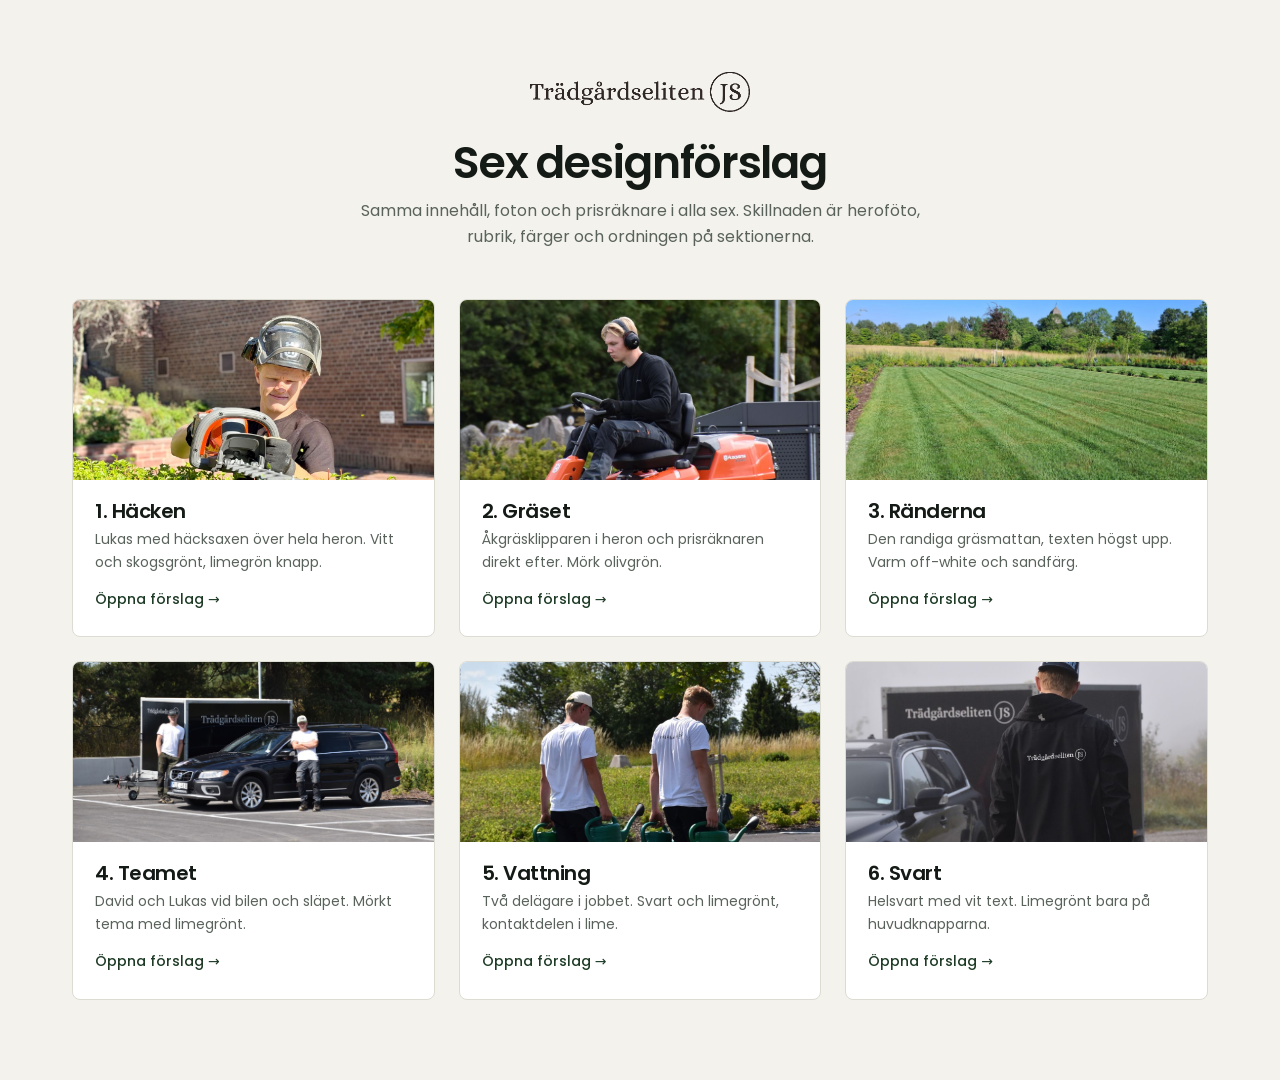
==== commit 7337f598: "Lägg till svart förslag 6, PDF om varför den nya sajten är bättre och mejltext Co-Authored-By: Claud" ====
--- a/index.html
+++ b/index.html
@@ -27,8 +27,8 @@
 <body>
 <header class="container">
   <img src="assets/img/logo.png" alt="Trädgårdseliten JS" width="425" height="77">
-  <h1 style="font-size:clamp(30px,4vw,44px)">Fem designförslag</h1>
-  <p>Samma innehåll, foton och prisräknare i alla fem. Skillnaden är heroföto, rubrik, färger och ordningen på sektionerna.</p>
+  <h1 style="font-size:clamp(30px,4vw,44px)">Sex designförslag</h1>
+  <p>Samma innehåll, foton och prisräknare i alla sex. Skillnaden är heroföto, rubrik, färger och ordningen på sektionerna.</p>
 </header>
 <main class="container list">
   <a class="opt" href="forslag-1/"><div class="swatch" style="background:url(assets/img/hackklippning.jpg) center 60%/cover"></div><div><h2>1. Häcken</h2><p>Lukas med häcksaxen över hela heron. Vitt och skogsgrönt, limegrön knapp.</p><span>Öppna förslag →</span></div></a>
@@ -36,6 +36,7 @@
   <a class="opt" href="forslag-3/"><div class="swatch" style="background:url(assets/img/grasmatta.jpg) center 70%/cover"></div><div><h2>3. Ränderna</h2><p>Den randiga gräsmattan, texten högst upp. Varm off-white och sandfärg.</p><span>Öppna förslag →</span></div></a>
   <a class="opt" href="forslag-4/"><div class="swatch" style="background:url(assets/img/teamet.jpg) center 62%/cover"></div><div><h2>4. Teamet</h2><p>David och Lukas vid bilen och släpet. Mörkt tema med limegrönt.</p><span>Öppna förslag →</span></div></a>
   <a class="opt" href="forslag-5/"><div class="swatch" style="background:url(assets/img/vattning.jpg) center 45%/cover"></div><div><h2>5. Vattning</h2><p>Två delägare i jobbet. Svart och limegrönt, kontaktdelen i lime.</p><span>Öppna förslag →</span></div></a>
+  <a class="opt" href="forslag-6/"><div class="swatch" style="background:url(assets/img/slapet.jpg) center 45%/cover"></div><div><h2>6. Svart</h2><p>Helsvart med vit text. Limegrönt bara på huvudknapparna.</p><span>Öppna förslag →</span></div></a>
 </main>
 </body>
 </html>
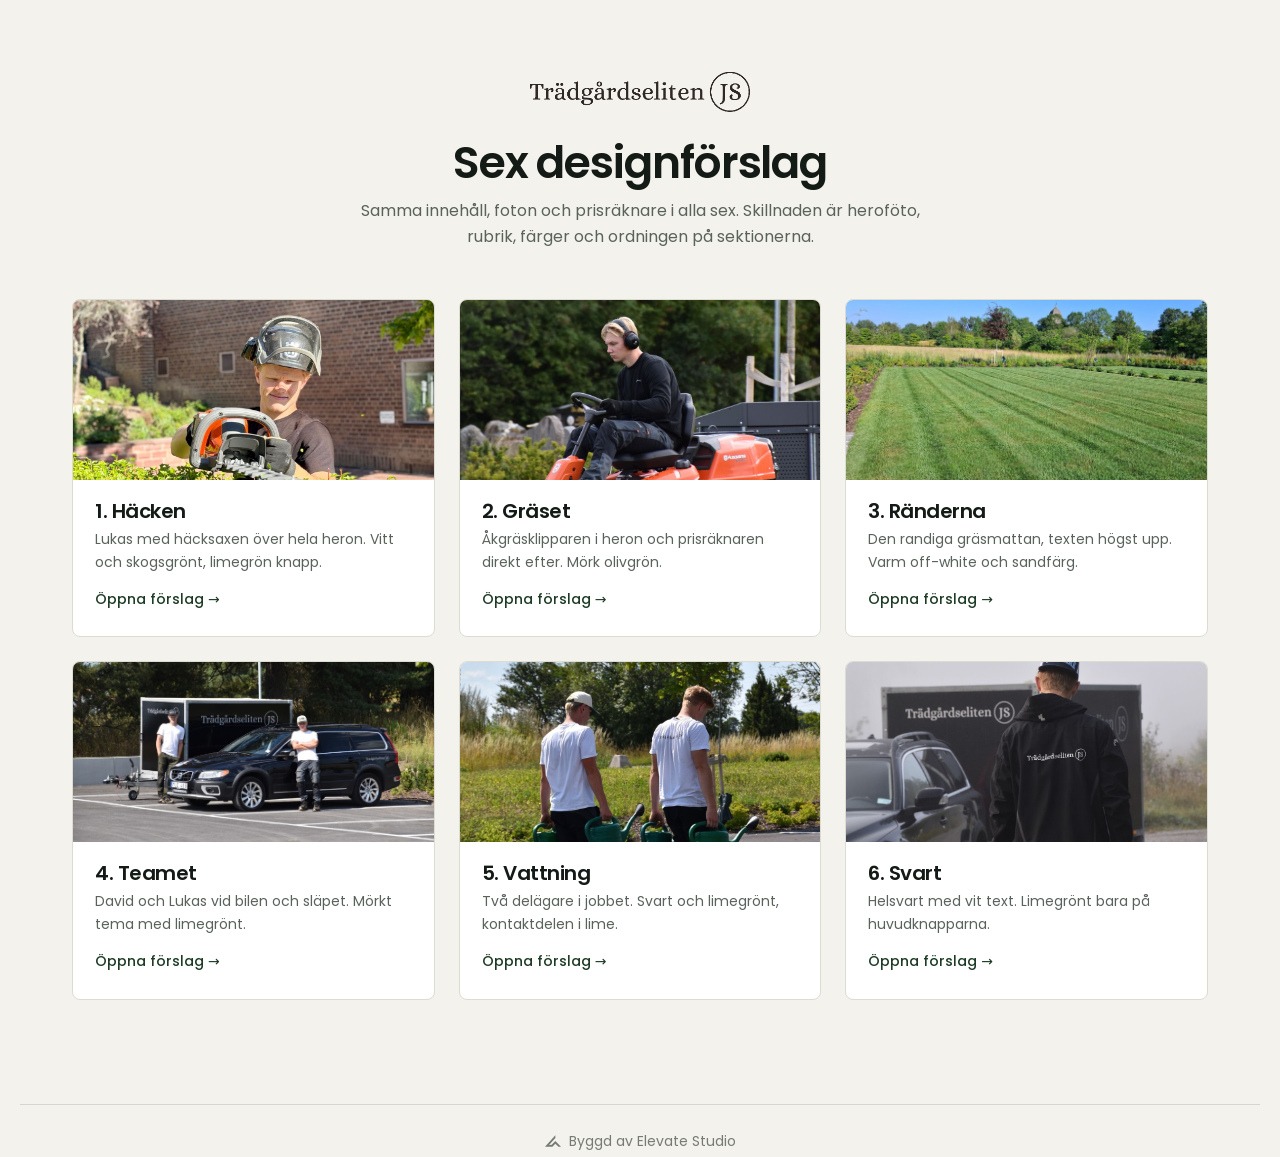
==== commit a46dbfe3: "Lägg till Elevate Studio-credit med logga under footern Co-Authored-By: Claude Fable 5.1 <noreply@an" ====
--- a/index.html
+++ b/index.html
@@ -38,5 +38,8 @@
   <a class="opt" href="forslag-5/"><div class="swatch" style="background:url(assets/img/vattning.jpg) center 45%/cover"></div><div><h2>5. Vattning</h2><p>Två delägare i jobbet. Svart och limegrönt, kontaktdelen i lime.</p><span>Öppna förslag →</span></div></a>
   <a class="opt" href="forslag-6/"><div class="swatch" style="background:url(assets/img/slapet.jpg) center 45%/cover"></div><div><h2>6. Svart</h2><p>Helsvart med vit text. Limegrönt bara på huvudknapparna.</p><span>Öppna förslag →</span></div></a>
 </main>
+<!-- elevate-credit -->
+<style>.elevate-credit{max-width:1240px;margin:24px auto 0;padding:20px 16px 0;border-top:1px solid rgba(128,128,128,.25);display:flex;justify-content:center;box-sizing:border-box}.elevate-credit a{display:inline-flex;align-items:center;gap:8px;padding:8px 0;font:inherit;font-size:13px;line-height:1;color:inherit;opacity:.55;text-decoration:none;transition:opacity .2s}.elevate-credit a:hover,.elevate-credit a:focus-visible{opacity:1}.elevate-credit svg{width:16px;height:16px;flex:none;display:block}@media(min-width:1024px){.elevate-credit a{font-size:14px}}</style>
+<div class="elevate-credit"><a href="https://elevatestudio.nu" target="_blank" rel="noopener"><svg viewBox="0 0 1884.3 1353.9" aria-hidden="true"><path d="M0.0 1353.9 L1218.7 0.0 L1218.7 329.1 L479.7 1136.4 L786.7 1132.4 L1215.5 687.4 L1884.3 1349.9 L1590.1 1349.9 L1218.6 994.7 L865.4 1349.9Z" fill="currentColor"/></svg>Byggd av Elevate Studio</a></div>
 </body>
 </html>
--- a/shared/base.css
+++ b/shared/base.css
@@ -60,7 +60,7 @@
 .nav-toggle { display: none; }
 
 /* Hero – foto över hela bredden */
-.hero { position: relative; min-height: 640px; height: 86vh; max-height: 900px; color: #fff; display: flex; align-items: flex-end; overflow: hidden; background: #1a1f1b; }
+.hero { position: relative; min-height: 560px; height: 100vh; height: 100svh; color: #fff; display: flex; align-items: flex-end; overflow: hidden; background: #1a1f1b; }
 .hero-img { position: absolute; inset: 0; width: 100%; height: 100%; object-fit: cover; }
 .hero::before { content: ''; position: absolute; inset: 0; background: var(--hero-scrim); z-index: 1; }
 .hero-content { position: relative; z-index: 2; padding-bottom: 88px; }
@@ -260,7 +260,6 @@
   .nav[data-open="true"] .nav-links { display: flex; }
   .nav-links a:not(.btn) { padding: 12px 14px; }
   .nav-links .btn { margin-top: 6px; }
-  .hero { height: 78svh; min-height: 560px; }
   .hero::before { background: linear-gradient(180deg, rgba(8, 14, 9, .2) 0%, rgba(8, 14, 9, .3) 40%, rgba(8, 14, 9, .82) 100%); }
   .hero-content { padding-bottom: 48px; }
   .hero-sub { font-size: 17px; margin: 16px 0 26px; }
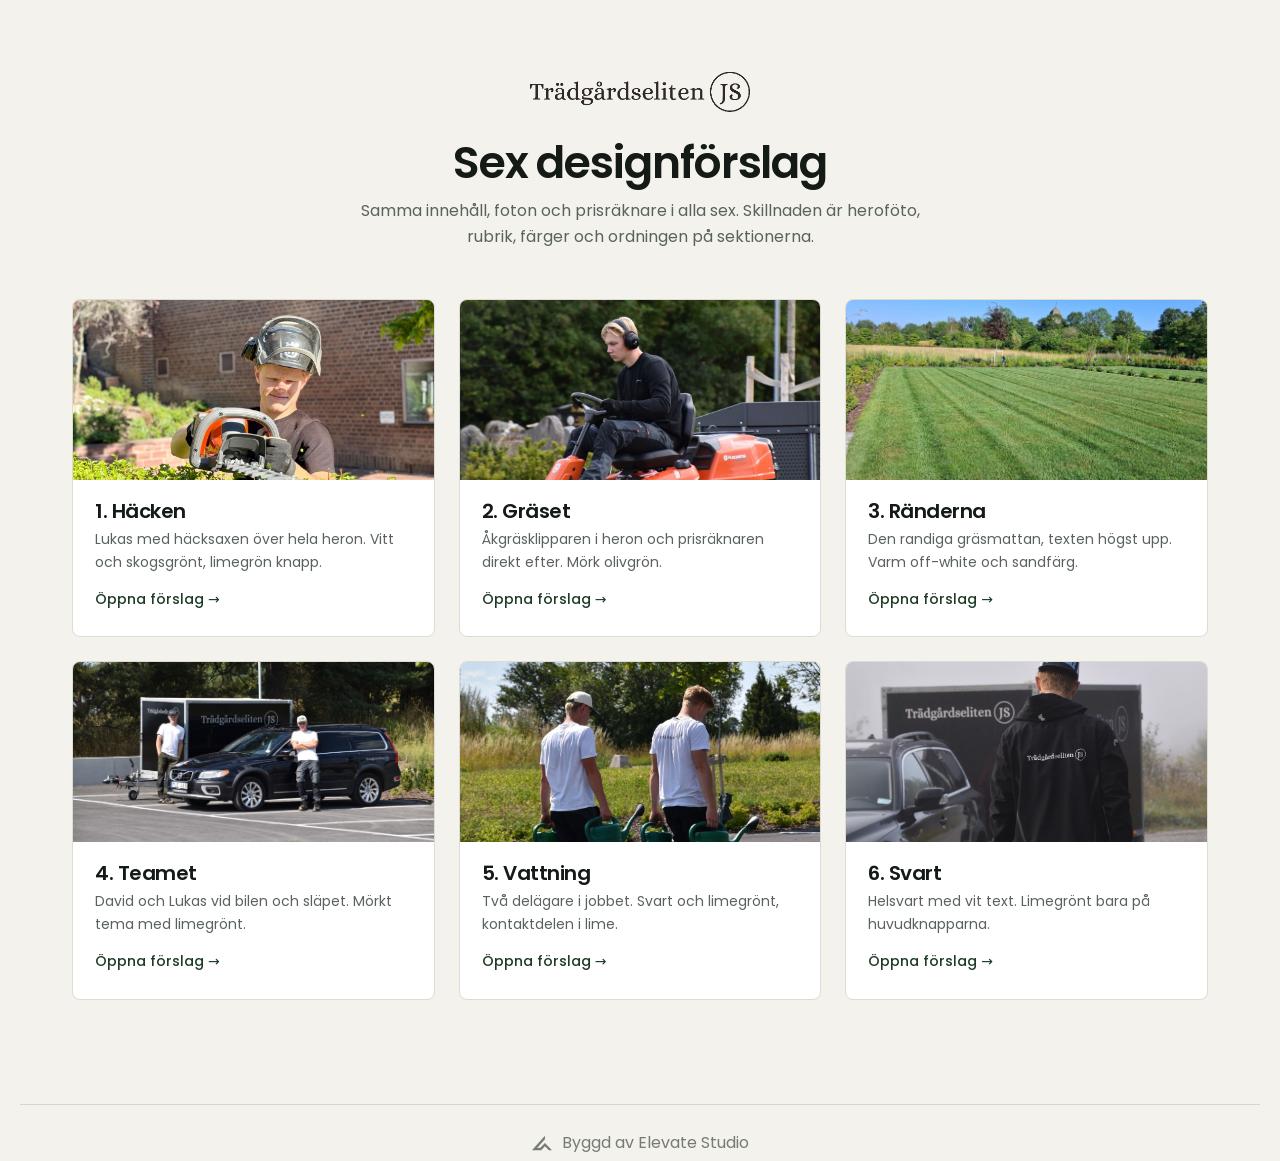
==== commit 71f1b667: "Gör Elevate Studio-crediten något större (20 px märke, 15–16 px text) Co-Authored-By: Claude Fable 5" ====
--- a/index.html
+++ b/index.html
@@ -39,7 +39,7 @@
   <a class="opt" href="forslag-6/"><div class="swatch" style="background:url(assets/img/slapet.jpg) center 45%/cover"></div><div><h2>6. Svart</h2><p>Helsvart med vit text. Limegrönt bara på huvudknapparna.</p><span>Öppna förslag →</span></div></a>
 </main>
 <!-- elevate-credit -->
-<style>.elevate-credit{max-width:1240px;margin:24px auto 0;padding:20px 16px 0;border-top:1px solid rgba(128,128,128,.25);display:flex;justify-content:center;box-sizing:border-box}.elevate-credit a{display:inline-flex;align-items:center;gap:8px;padding:8px 0;font:inherit;font-size:13px;line-height:1;color:inherit;opacity:.55;text-decoration:none;transition:opacity .2s}.elevate-credit a:hover,.elevate-credit a:focus-visible{opacity:1}.elevate-credit svg{width:16px;height:16px;flex:none;display:block}@media(min-width:1024px){.elevate-credit a{font-size:14px}}</style>
+<style>.elevate-credit{max-width:1240px;margin:24px auto 0;padding:20px 16px 0;border-top:1px solid rgba(128,128,128,.25);display:flex;justify-content:center;box-sizing:border-box}.elevate-credit a{display:inline-flex;align-items:center;gap:10px;padding:8px 0;font:inherit;font-size:15px;line-height:1;color:inherit;opacity:.55;text-decoration:none;transition:opacity .2s}.elevate-credit a:hover,.elevate-credit a:focus-visible{opacity:1}.elevate-credit svg{width:20px;height:20px;flex:none;display:block}@media(min-width:1024px){.elevate-credit a{font-size:16px}}</style>
 <div class="elevate-credit"><a href="https://elevatestudio.nu" target="_blank" rel="noopener"><svg viewBox="0 0 1884.3 1353.9" aria-hidden="true"><path d="M0.0 1353.9 L1218.7 0.0 L1218.7 329.1 L479.7 1136.4 L786.7 1132.4 L1215.5 687.4 L1884.3 1349.9 L1590.1 1349.9 L1218.6 994.7 L865.4 1349.9Z" fill="currentColor"/></svg>Byggd av Elevate Studio</a></div>
 </body>
 </html>
